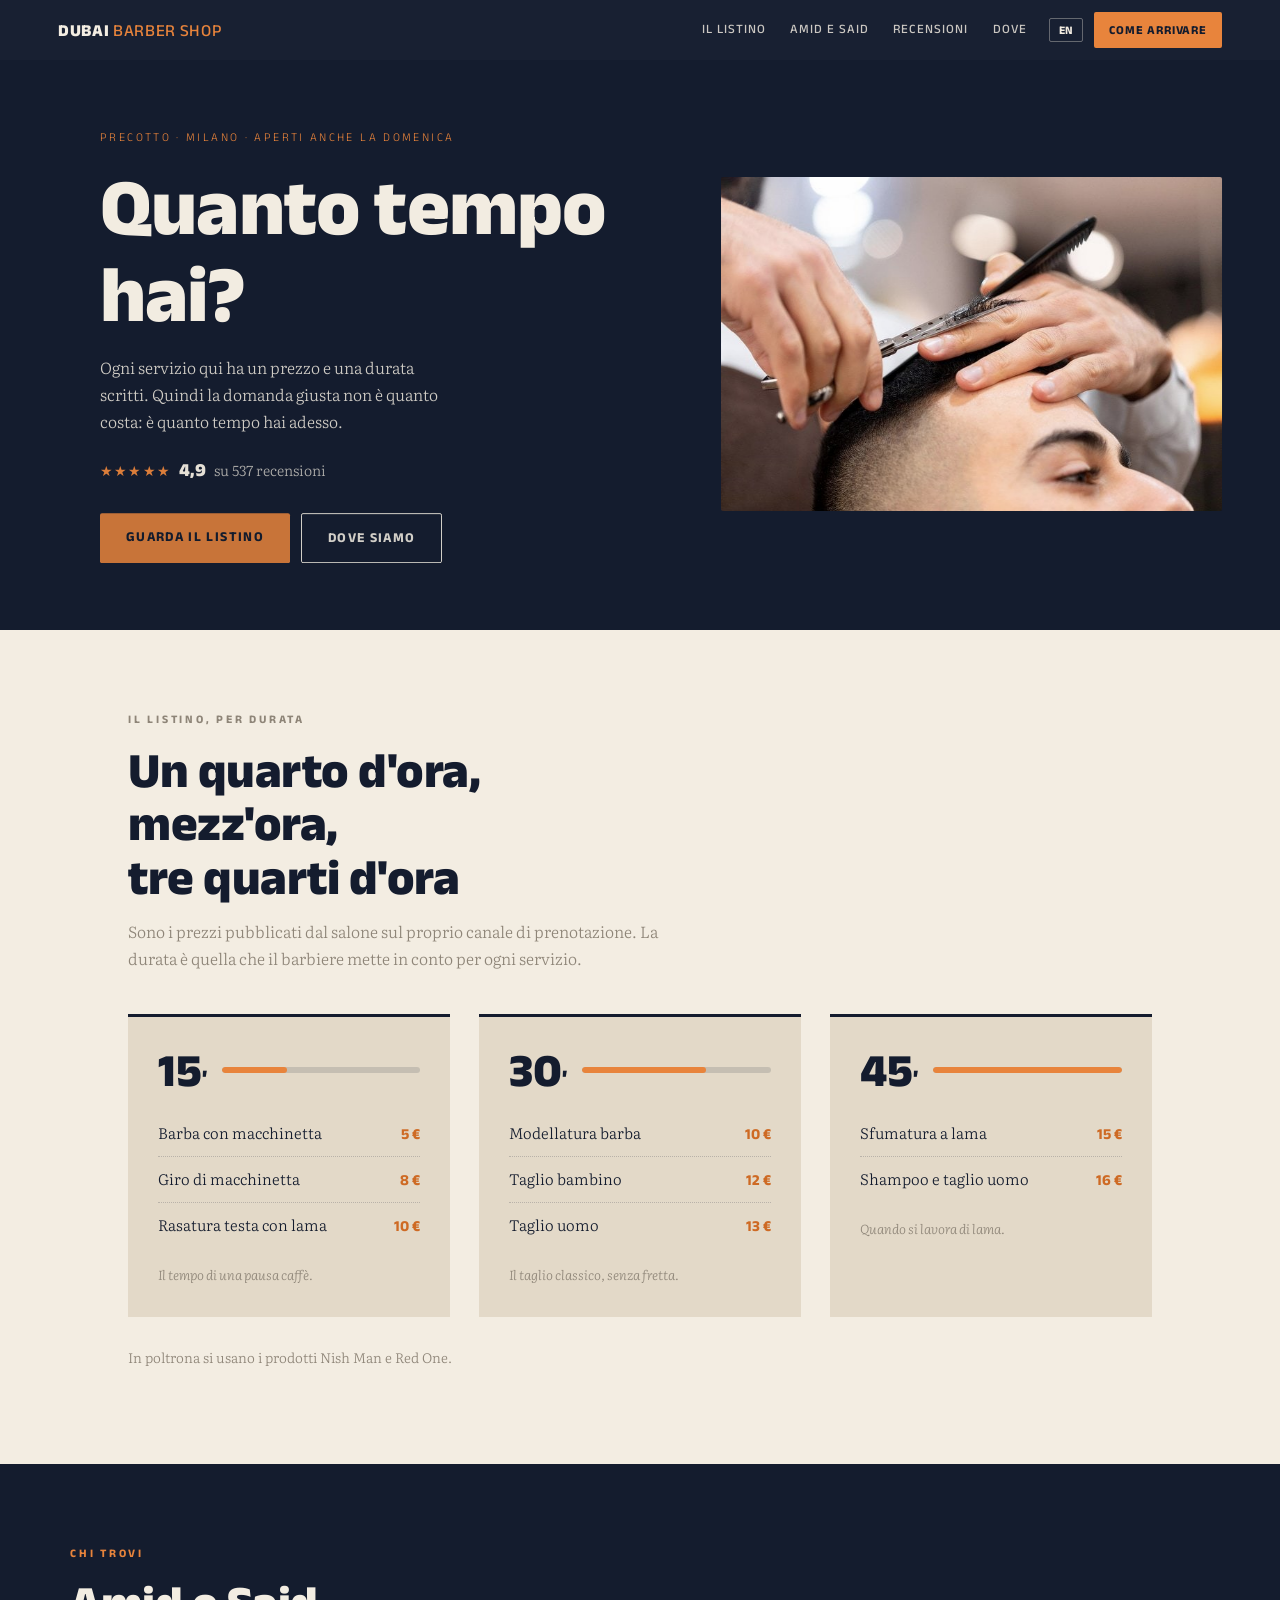
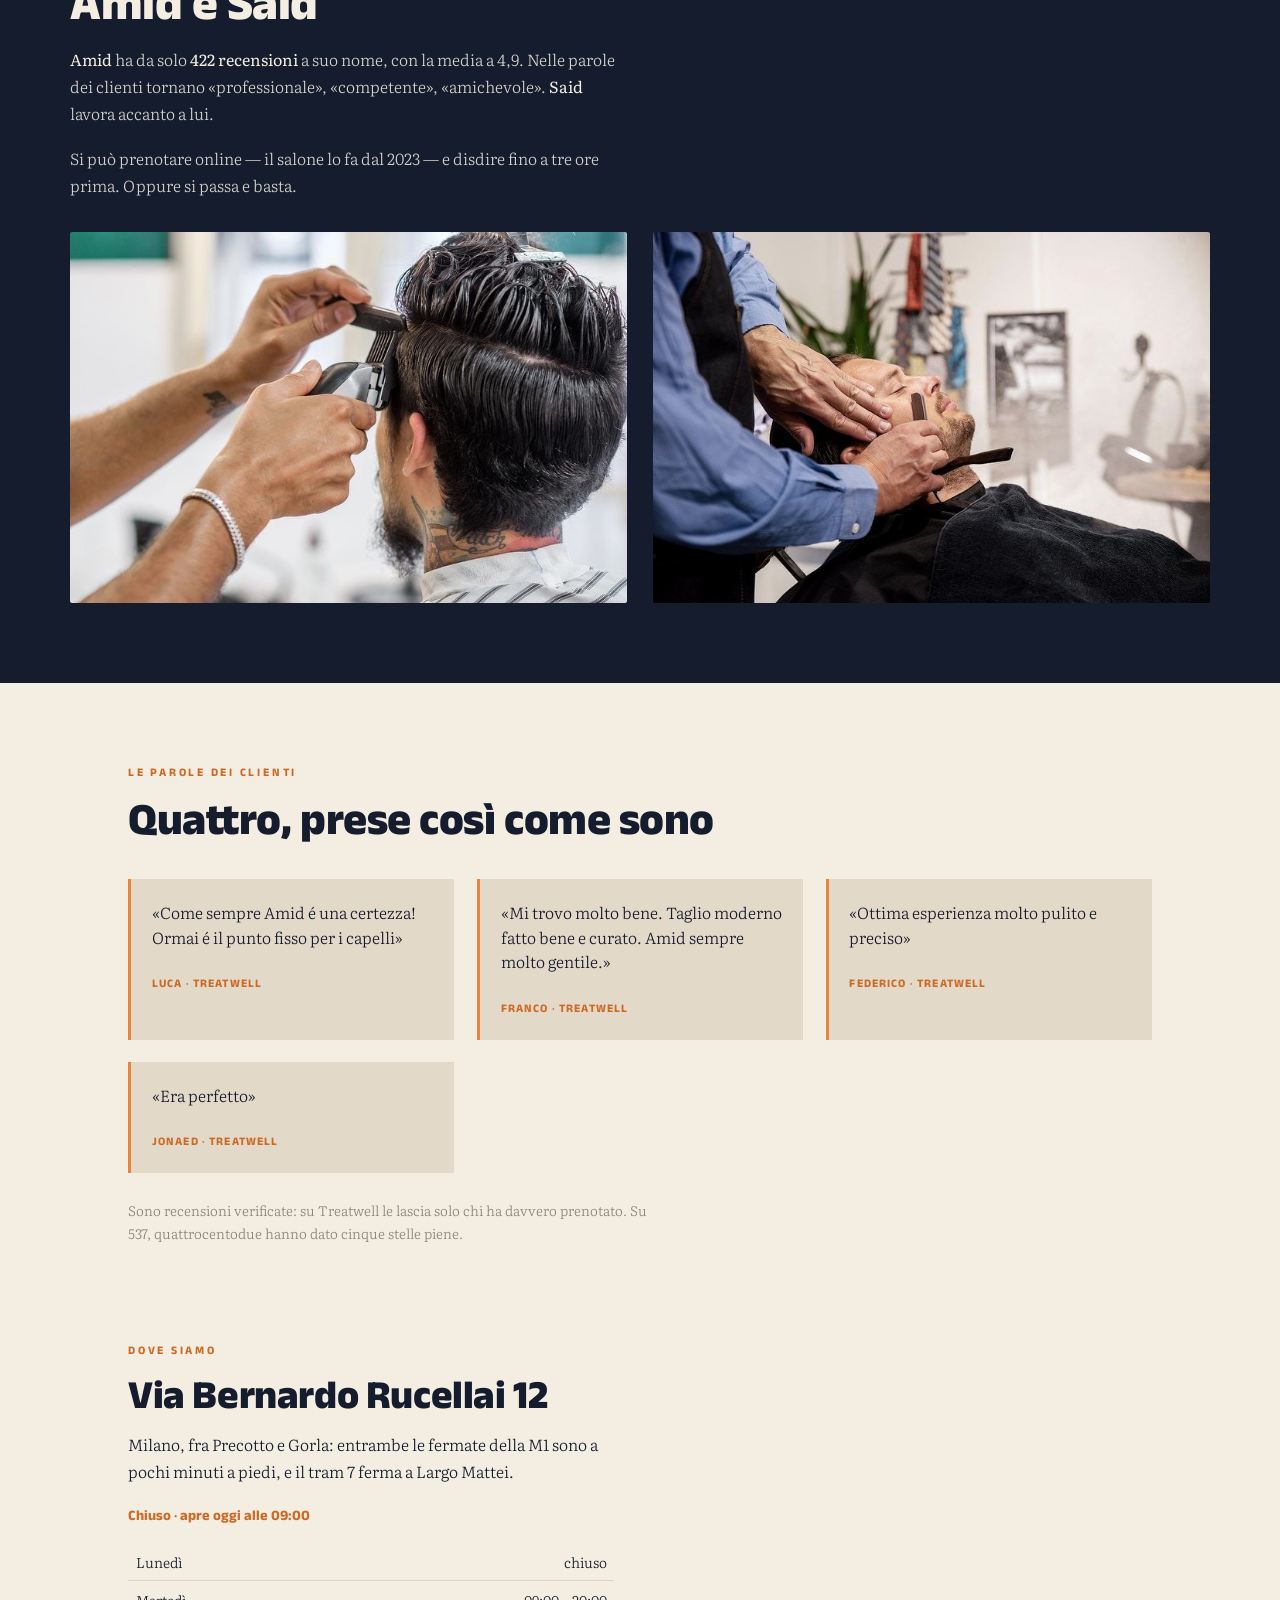
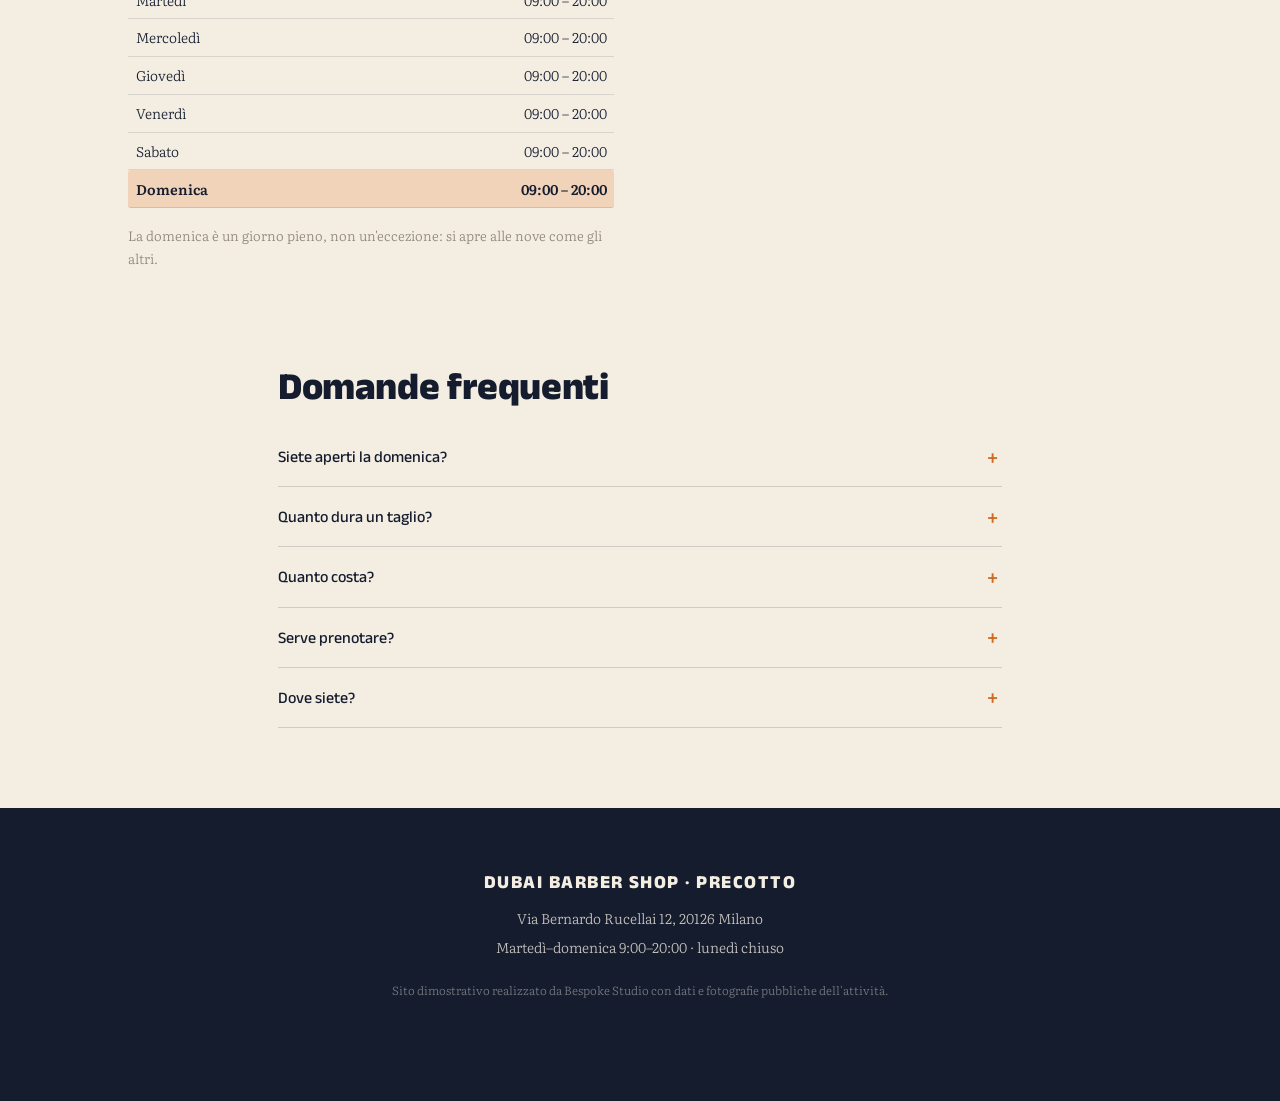
==== index.html @ 355e53dc "Dubai Barber Shop Precotto — sito vetrina (Milano) Concept: «Quanto tempo hai?». Ogni servizio del l" ====
<!DOCTYPE html>
<html lang="it">
<head>
<meta charset="utf-8">
<meta name="viewport" content="width=device-width, initial-scale=1">
<title>Dubai Barber Shop Precotto — Barbiere a Milano, aperto anche la domenica</title>
<meta name="description" content="Barbiere in via Bernardo Rucellai 12, Milano Precotto. Taglio da 13 €, barba da 5 €, sfumatura a lama 15 €. Aperti da martedì a domenica, 9–20. 4,9 su 537 recensioni.">
<link rel="canonical" href="https://rotenzark.github.io/dubai-barber-shop/">
<meta property="og:type" content="website">
<meta property="og:title" content="Dubai Barber Shop — Precotto, Milano">
<meta property="og:description" content="Quanto tempo hai? Il listino per durata: 15, 30 o 45 minuti. Aperti anche la domenica. 4,9 su 537 recensioni.">
<meta property="og:url" content="https://rotenzark.github.io/dubai-barber-shop/">
<meta property="og:image" content="https://rotenzark.github.io/dubai-barber-shop/img/og-image.jpg">
<meta property="og:locale" content="it_IT">
<meta name="twitter:card" content="summary_large_image">
<meta name="twitter:title" content="Dubai Barber Shop — Precotto, Milano">
<meta name="twitter:description" content="Il listino per durata: 15, 30 o 45 minuti. Aperti anche la domenica.">
<meta name="twitter:image" content="https://rotenzark.github.io/dubai-barber-shop/img/og-image.jpg">
<meta name="theme-color" content="#141C2E">
<link rel="icon" href="img/favicon.svg" type="image/svg+xml">
<link rel="icon" href="img/favicon-32.png" sizes="32x32" type="image/png">
<link rel="apple-touch-icon" href="img/apple-touch-icon.png">
<link rel="preconnect" href="https://fonts.googleapis.com">
<link rel="preconnect" href="https://fonts.gstatic.com" crossorigin>
<link href="https://fonts.googleapis.com/css2?family=Anek+Latin:wght@500;700;800&family=Literata:ital,wght@0,300;0,400;1,400&display=swap" rel="stylesheet">
<link rel="stylesheet" href="css/styles.css?v=1">
<script src="https://cdnjs.cloudflare.com/ajax/libs/gsap/3.12.5/gsap.min.js" defer></script>
<script src="https://cdnjs.cloudflare.com/ajax/libs/gsap/3.12.5/ScrollTrigger.min.js" defer></script>
<script src="js/main.js?v=1" defer></script>
<script type="application/ld+json">
{
  "@context": "https://schema.org",
  "@type": "HairSalon",
  "name": "Dubai Barber Shop - Precotto",
  "description": "Barber shop a Milano Precotto: taglio uomo, barba, sfumatura a lama e taglio bambino, con prezzi e durate dichiarati. Aperto anche la domenica.",
  "url": "https://rotenzark.github.io/dubai-barber-shop/",
  "image": "https://rotenzark.github.io/dubai-barber-shop/img/forbice.jpg",
  "priceRange": "€",
  "address": {
    "@type": "PostalAddress",
    "streetAddress": "Via Bernardo Rucellai 12",
    "addressLocality": "Milano",
    "postalCode": "20126",
    "addressRegion": "MI",
    "addressCountry": "IT"
  },
  "geo": { "@type": "GeoCoordinates", "latitude": 45.5113, "longitude": 9.2168 },
  "openingHoursSpecification": [
    { "@type": "OpeningHoursSpecification", "dayOfWeek": ["Tuesday","Wednesday","Thursday","Friday","Saturday","Sunday"], "opens": "09:00", "closes": "20:00" }
  ],
  "aggregateRating": { "@type": "AggregateRating", "ratingValue": "4.9", "reviewCount": "537", "bestRating": "5" },
  "makesOffer": [
    { "@type": "Offer", "price": "5", "priceCurrency": "EUR", "itemOffered": { "@type": "Service", "name": "Barba con macchinetta" } },
    { "@type": "Offer", "price": "8", "priceCurrency": "EUR", "itemOffered": { "@type": "Service", "name": "Giro di macchinetta" } },
    { "@type": "Offer", "price": "10", "priceCurrency": "EUR", "itemOffered": { "@type": "Service", "name": "Modellatura barba" } },
    { "@type": "Offer", "price": "10", "priceCurrency": "EUR", "itemOffered": { "@type": "Service", "name": "Rasatura testa con lama" } },
    { "@type": "Offer", "price": "12", "priceCurrency": "EUR", "itemOffered": { "@type": "Service", "name": "Taglio bambino" } },
    { "@type": "Offer", "price": "13", "priceCurrency": "EUR", "itemOffered": { "@type": "Service", "name": "Taglio uomo" } },
    { "@type": "Offer", "price": "15", "priceCurrency": "EUR", "itemOffered": { "@type": "Service", "name": "Sfumatura a lama" } },
    { "@type": "Offer", "price": "16", "priceCurrency": "EUR", "itemOffered": { "@type": "Service", "name": "Shampoo e taglio uomo" } }
  ]
}
</script>
<script type="application/ld+json">
{
  "@context": "https://schema.org",
  "@type": "FAQPage",
  "mainEntity": [
    { "@type": "Question", "name": "Siete aperti la domenica?",
      "acceptedAnswer": { "@type": "Answer", "text": "Sì. Si apre da martedì a domenica dalle 9:00 alle 20:00. Il giorno di chiusura è il lunedì." } },
    { "@type": "Question", "name": "Quanto dura un taglio?",
      "acceptedAnswer": { "@type": "Answer", "text": "Il taglio uomo è di trenta minuti, con lo shampoo quarantacinque. La barba a macchinetta e il giro di macchinetta stanno in un quarto d'ora." } },
    { "@type": "Question", "name": "Quanto costa?",
      "acceptedAnswer": { "@type": "Answer", "text": "Barba con macchinetta 5 euro, giro di macchinetta 8, modellatura barba e rasatura testa con lama 10, taglio bambino 12, taglio uomo 13, sfumatura a lama 15, shampoo e taglio 16." } },
    { "@type": "Question", "name": "Serve prenotare?",
      "acceptedAnswer": { "@type": "Answer", "text": "Non è obbligatorio, ma si può prenotare online — il salone lo fa dal 2023 — e disdire fino a tre ore prima." } },
    { "@type": "Question", "name": "Dove siete?",
      "acceptedAnswer": { "@type": "Answer", "text": "In via Bernardo Rucellai 12 a Milano, fra Precotto e Gorla: entrambe le fermate della metropolitana M1 sono a pochi minuti a piedi." } }
  ]
}
</script>
</head>
<body>

<div id="intro" aria-hidden="true">
  <div class="intro__wrap">
    <span class="intro__min">15′</span>
    <span class="intro__nome">Dubai Barber Shop</span>
  </div>
</div>

<header id="site-header">
  <a class="brand" href="#top" aria-label="Dubai Barber Shop, torna in cima">
    <span class="brand__nome">Dubai <em>Barber Shop</em></span>
  </a>
  <nav id="mainNav" aria-label="Menu principale">
    <a href="#tempo" data-i18n="nav.tempo">Il listino</a>
    <a href="#chi" data-i18n="nav.chi">Amid e Said</a>
    <a href="#voci" data-i18n="nav.voci">Recensioni</a>
    <a href="#dove" data-i18n="nav.dove">Dove</a>
  </nav>
  <div class="head-actions">
    <button id="langToggle" type="button" class="lang" aria-label="Cambia lingua" data-i18n-aria="a.lang">EN</button>
    <a class="cta-head" href="#dove" data-i18n="cta.dove">Come arrivare</a>
    <button id="burger" type="button" aria-expanded="false" aria-controls="mainNav" aria-label="Apri il menu" data-i18n-aria="a.menu">
      <span></span><span></span><span></span>
    </button>
  </div>
</header>

<main id="top">

  <!-- ░░ HERO ░░ -->
  <section class="hero">
    <div class="hero__testo">
      <p class="hero__kicker" data-i18n="hero.kicker">Precotto · Milano · aperti anche la domenica</p>
      <h1 class="hero__h" data-i18n="hero.h">Quanto tempo hai?</h1>
      <p class="hero__lead" data-i18n="hero.lead">Ogni servizio qui ha un prezzo e una durata scritti. Quindi la domanda giusta non è quanto costa: è quanto tempo hai adesso.</p>
      <p class="hero__voto">
        <span class="hero__stelle" aria-hidden="true">★★★★★</span>
        <strong>4,9</strong> <span data-i18n="hero.rec">su 537 recensioni</span>
      </p>
      <div class="hero__cta">
        <a class="btn btn--arancio" href="#tempo" data-i18n="hero.cta1">Guarda il listino</a>
        <a class="btn btn--linea" href="#dove" data-i18n="hero.cta2">Dove siamo</a>
      </div>
    </div>
    <figure class="hero__foto">
      <img src="img/forbice.jpg" alt="Un taglio rifinito a forbice con il pettine" width="720" height="480" data-i18n-alt="alt.forbice">
    </figure>
  </section>

  <!-- ░░ IL LISTINO PER DURATA — gesto-firma ░░ -->
  <section class="tempo" id="tempo">
    <header class="tempo__head">
      <p class="occhiello reveal" data-i18n="tem.occhiello">Il listino, per durata</p>
      <h2 class="reveal" data-i18n="tem.h">Un quarto d'ora, mezz'ora,<br>tre quarti d'ora</h2>
      <p class="reveal" data-i18n="tem.p">Sono i prezzi pubblicati dal salone sul proprio canale di prenotazione. La durata è quella che il barbiere mette in conto per ogni servizio.</p>
    </header>

    <div class="fasce">
      <article class="fascia reveal">
        <header class="fascia__head">
          <span class="fascia__min">15<small>′</small></span>
          <span class="fascia__barra" style="--w:33%"><i></i></span>
        </header>
        <ul class="fascia__lista">
          <li><span data-i18n="s1">Barba con macchinetta</span><b>5 €</b></li>
          <li><span data-i18n="s2">Giro di macchinetta</span><b>8 €</b></li>
          <li><span data-i18n="s3">Rasatura testa con lama</span><b>10 €</b></li>
        </ul>
        <p class="fascia__nota" data-i18n="f1.nota">Il tempo di una pausa caffè.</p>
      </article>

      <article class="fascia reveal">
        <header class="fascia__head">
          <span class="fascia__min">30<small>′</small></span>
          <span class="fascia__barra" style="--w:66%"><i></i></span>
        </header>
        <ul class="fascia__lista">
          <li><span data-i18n="s4">Modellatura barba</span><b>10 €</b></li>
          <li><span data-i18n="s5">Taglio bambino</span><b>12 €</b></li>
          <li><span data-i18n="s6">Taglio uomo</span><b>13 €</b></li>
        </ul>
        <p class="fascia__nota" data-i18n="f2.nota">Il taglio classico, senza fretta.</p>
      </article>

      <article class="fascia reveal">
        <header class="fascia__head">
          <span class="fascia__min">45<small>′</small></span>
          <span class="fascia__barra" style="--w:100%"><i></i></span>
        </header>
        <ul class="fascia__lista">
          <li><span data-i18n="s7">Sfumatura a lama</span><b>15 €</b></li>
          <li><span data-i18n="s8">Shampoo e taglio uomo</span><b>16 €</b></li>
        </ul>
        <p class="fascia__nota" data-i18n="f3.nota">Quando si lavora di lama.</p>
      </article>
    </div>

    <p class="tempo__marche reveal" data-i18n="tem.marche">In poltrona si usano i prodotti Nish Man e Red One.</p>
  </section>

  <!-- ░░ CHI ░░ -->
  <section class="chi" id="chi">
    <div class="chi__testo">
      <p class="occhiello reveal" data-i18n="chi.occhiello">Chi trovi</p>
      <h2 class="reveal" data-i18n="chi.h">Amid e Said</h2>
      <p class="reveal" data-i18n="chi.p"><strong>Amid</strong> ha da solo <strong>422 recensioni</strong> a suo nome, con la media a 4,9. Nelle parole dei clienti tornano «professionale», «competente», «amichevole». <strong>Said</strong> lavora accanto a lui.</p>
      <p class="reveal" data-i18n="chi.p2">Si può prenotare online — il salone lo fa dal 2023 — e disdire fino a tre ore prima. Oppure si passa e basta.</p>
      <div class="chi__scatti">
        <figure class="reveal">
          <button type="button" data-full="img/macchinetta.jpg" aria-label="Ingrandisci la foto del taglio a macchinetta" data-i18n-aria="a.zoomMacchinetta">
            <img src="img/macchinetta.jpg" alt="Rifinitura della nuca con la macchinetta e il pettine" width="720" height="480" data-i18n-alt="alt.macchinetta">
          </button>
        </figure>
        <figure class="reveal">
          <button type="button" data-full="img/rasoio.jpg" aria-label="Ingrandisci la foto della rasatura con lama" data-i18n-aria="a.zoomRasoio">
            <img src="img/rasoio.jpg" alt="Rasatura della barba con rasoio a mano libera" width="720" height="480" data-i18n-alt="alt.rasoio">
          </button>
        </figure>
      </div>
    </div>
  </section>

  <!-- ░░ RECENSIONI ░░ -->
  <section class="voci" id="voci">
    <header class="voci__head">
      <p class="occhiello reveal" data-i18n="voci.occhiello">Le parole dei clienti</p>
      <h2 class="reveal" data-i18n="voci.h">Quattro, prese così come sono</h2>
    </header>
    <div class="voci__grid">
      <blockquote class="voce reveal"><p>«Come sempre Amid é una certezza! Ormai é il punto fisso per i capelli»</p><cite>Luca · Treatwell</cite></blockquote>
      <blockquote class="voce reveal"><p>«Mi trovo molto bene. Taglio moderno fatto bene e curato. Amid sempre molto gentile.»</p><cite>Franco · Treatwell</cite></blockquote>
      <blockquote class="voce reveal"><p>«Ottima esperienza molto pulito e preciso»</p><cite>Federico · Treatwell</cite></blockquote>
      <blockquote class="voce reveal"><p>«Era perfetto»</p><cite>Jonaed · Treatwell</cite></blockquote>
    </div>
    <p class="voci__nota reveal" data-i18n="voci.nota">Sono recensioni verificate: su Treatwell le lascia solo chi ha davvero prenotato. Su 537, quattrocentodue hanno dato cinque stelle piene.</p>
  </section>

  <!-- ░░ DOVE ░░ -->
  <section class="dove" id="dove">
    <div class="dove__info">
      <p class="occhiello reveal" data-i18n="dove.occhiello">Dove siamo</p>
      <h2 class="reveal" data-i18n="dove.h">Via Bernardo Rucellai 12</h2>
      <p class="reveal" data-i18n="dove.p">Milano, fra Precotto e Gorla: entrambe le fermate della M1 sono a pochi minuti a piedi, e il tram 7 ferma a Largo Mattei.</p>
      <p class="stato reveal"><span id="orarioStato">Aperto ora</span></p>
      <ul class="orari reveal">
        <li data-day="1"><span data-i18n="g.lun">lunedì</span><span data-i18n="g.chiuso">chiuso</span></li>
        <li data-day="2"><span data-i18n="g.mar">martedì</span><span>09:00 – 20:00</span></li>
        <li data-day="3"><span data-i18n="g.mer">mercoledì</span><span>09:00 – 20:00</span></li>
        <li data-day="4"><span data-i18n="g.gio">giovedì</span><span>09:00 – 20:00</span></li>
        <li data-day="5"><span data-i18n="g.ven">venerdì</span><span>09:00 – 20:00</span></li>
        <li data-day="6"><span data-i18n="g.sab">sabato</span><span>09:00 – 20:00</span></li>
        <li data-day="0"><span data-i18n="g.dom">domenica</span><span>09:00 – 20:00</span></li>
      </ul>
      <p class="dove__nota reveal" data-i18n="dove.nota">La domenica è un giorno pieno, non un'eccezione: si apre alle nove come gli altri.</p>
    </div>
    <div class="dove__mappa reveal">
      <iframe title="Mappa di Dubai Barber Shop, via Bernardo Rucellai 12 Milano" src="https://www.google.com/maps?q=Via%20Bernardo%20Rucellai%2012,%2020126%20Milano&output=embed" width="600" height="450" style="border:0" allowfullscreen referrerpolicy="no-referrer-when-downgrade"></iframe>
    </div>
  </section>

  <!-- ░░ FAQ ░░ -->
  <section class="faq" id="faq">
    <h2 class="reveal" data-i18n="faq.h">Domande frequenti</h2>
    <div class="faq__list">
      <details class="reveal"><summary data-i18n="faq.q1">Siete aperti la domenica?</summary><p data-i18n="faq.a1">Sì. Si apre da martedì a domenica dalle 9:00 alle 20:00. Il giorno di chiusura è il lunedì.</p></details>
      <details class="reveal"><summary data-i18n="faq.q2">Quanto dura un taglio?</summary><p data-i18n="faq.a2">Il taglio uomo è di trenta minuti, con lo shampoo quarantacinque. La barba a macchinetta e il giro di macchinetta stanno in un quarto d'ora.</p></details>
      <details class="reveal"><summary data-i18n="faq.q3">Quanto costa?</summary><p data-i18n="faq.a3">Barba con macchinetta 5 €, giro di macchinetta 8, modellatura barba e rasatura testa con lama 10, taglio bambino 12, taglio uomo 13, sfumatura a lama 15, shampoo e taglio 16.</p></details>
      <details class="reveal"><summary data-i18n="faq.q4">Serve prenotare?</summary><p data-i18n="faq.a4">Non è obbligatorio, ma si può prenotare online — il salone lo fa dal 2023 — e disdire fino a tre ore prima.</p></details>
      <details class="reveal"><summary data-i18n="faq.q5">Dove siete?</summary><p data-i18n="faq.a5">In via Bernardo Rucellai 12, fra Precotto e Gorla: entrambe le fermate della M1 sono a pochi minuti a piedi.</p></details>
    </div>
  </section>

</main>

<footer>
  <p class="foot__nome">Dubai Barber Shop · Precotto</p>
  <p class="foot__riga">Via Bernardo Rucellai 12, 20126 Milano</p>
  <p class="foot__riga" data-i18n="foot.orari">Martedì–domenica 9:00–20:00 · lunedì chiuso</p>
  <p class="foot__nota" data-i18n="foot.demo">Sito dimostrativo realizzato da Bespoke Studio con dati e fotografie pubbliche dell'attività.</p>
</footer>

<div id="actionBar">
  <a href="#tempo" data-i18n="bar.listino">Listino</a>
  <a href="#dove" data-i18n="bar.dove">Dove siamo</a>
</div>

<div id="lightbox" hidden>
  <button id="lightboxClose" type="button" aria-label="Chiudi" data-i18n-aria="a.chiudi">×</button>
  <img id="lightboxImg" src="" alt="">
</div>

</body>
</html>
---- css/styles.css ----
/* ═══════════════════════════════════════════════════════════════
   Dubai Barber Shop — Precotto, Milano
   Concept: «Quanto tempo hai?». Ogni servizio del loro listino ha un
   prezzo E una durata: il listino si organizza per fasce di tempo
   (15/30/45 minuti) invece che per categoria. È l'informazione che
   serve a chi passa prima del lavoro o in pausa.
   Palette lontana da Barbieria88 #152 (teal/ottone/Déco): qui blu
   notte, sabbia e arancio caldo.
   ═══════════════════════════════════════════════════════════════ */

/* ── plumbing (reset tecnico canonico) ─────────────────────────── */
[hidden] { display: none !important; }
img { max-width: 100%; height: auto; }

.js .reveal { opacity: 0; }
.js .reveal.in-view { opacity: 1; }
html:not(.js) .reveal { opacity: 1; }

@media (prefers-reduced-motion: reduce) {
  *, *::before, *::after {
    animation-duration: 0.01ms !important;
    animation-iteration-count: 1 !important;
    transition-duration: 0.01ms !important;
    scroll-behavior: auto !important;
  }
  .reveal { opacity: 1 !important; transform: none !important; }
  .hero__testo > *, .hero__foto { opacity: 1 !important; transform: none !important; }
  .fascia__barra i { width: var(--w) !important; }
}

/* ── design system ─────────────────────────────────────────────── */
:root {
  --notte:    #141C2E;
  --notte-2:  #1E293F;
  --arancio:  #E8843C;
  --arancio-d:#CE6A24;
  --sabbia:   #F3EDE2;
  --sabbia-d: #E3D9C8;
  --grigio-t: #8E8578;

  --display: 'Anek Latin', system-ui, sans-serif;
  --testo:   'Literata', Georgia, serif;

  --wrap: 1140px;
  --gut: clamp(20px, 5vw, 58px);
}

* { box-sizing: border-box; }
html { scroll-behavior: smooth; }
body {
  margin: 0;
  background: var(--sabbia);
  color: var(--notte);
  font-family: var(--testo);
  font-weight: 300;
  font-size: clamp(16px, 1.05vw, 17.5px);
  line-height: 1.7;
  -webkit-font-smoothing: antialiased;
}
h1, h2, h3 { font-family: var(--display); font-weight: 800; line-height: 1.08; margin: 0; letter-spacing: -.01em; }
p { margin: 0 0 1.1em; }
a { color: inherit; }
::selection { background: var(--arancio); color: var(--notte); }

.occhiello {
  font-family: var(--display); font-size: .72rem; letter-spacing: .24em;
  text-transform: uppercase; color: var(--arancio-d); font-weight: 700; margin-bottom: .8rem;
}
.btn {
  display: inline-block; padding: .92em 1.9em; border-radius: 2px;
  font-family: var(--display); font-size: .85rem; letter-spacing: .1em;
  text-transform: uppercase; font-weight: 700; text-decoration: none;
  transition: background .25s, color .25s, border-color .25s;
}
.btn--arancio { background: var(--arancio); color: var(--notte); }
.btn--arancio:hover { background: var(--arancio-d); color: var(--sabbia); }
.btn--linea { border: 1.5px solid currentColor; }
.btn--linea:hover { background: var(--sabbia); color: var(--notte); border-color: var(--sabbia); }

/* ── intro ─────────────────────────────────────────────────────── */
#intro {
  position: fixed; inset: 0; z-index: 200; background: var(--notte);
  display: grid; place-items: center; transition: opacity .55s ease;
}
#intro.hide { opacity: 0; pointer-events: none; }
.intro__wrap { text-align: center; }
.intro__min {
  display: block; font-family: var(--display); font-weight: 800;
  font-size: clamp(3.4rem, 16vw, 8rem); color: var(--arancio); line-height: 1;
  opacity: 0; animation: minIn .8s .05s cubic-bezier(.2,.8,.3,1) forwards;
}
@keyframes minIn { from { opacity: 0; transform: translateY(18px); } to { opacity: 1; transform: none; } }
.intro__nome {
  display: block; margin-top: .7rem; font-family: var(--display); font-weight: 500;
  font-size: clamp(.95rem, 3.4vw, 1.4rem); letter-spacing: .22em; text-transform: uppercase;
  color: var(--sabbia); opacity: 0; animation: minIn .7s .45s ease forwards;
}

/* ── header ────────────────────────────────────────────────────── */
#site-header {
  position: sticky; top: 0; z-index: 90;
  display: flex; align-items: center; gap: 1.4rem;
  padding: .78rem var(--gut);
  /* niente backdrop-filter su header/nav */
  background: rgba(20,28,46,.98);
  color: var(--sabbia);
}
.brand { text-decoration: none; margin-right: auto; }
.brand__nome { font-family: var(--display); font-weight: 800; font-size: 1.05rem; letter-spacing: .04em; text-transform: uppercase; }
.brand__nome em { font-style: normal; font-weight: 500; color: var(--arancio); }
#mainNav { display: flex; gap: 1.5rem; }
#mainNav a {
  font-family: var(--display); text-decoration: none; font-size: .8rem; font-weight: 500;
  letter-spacing: .08em; text-transform: uppercase; color: rgba(243,237,226,.82);
  padding: .3rem 0; border-bottom: 2px solid transparent; transition: color .2s, border-color .2s;
}
#mainNav a:hover { color: var(--arancio); border-bottom-color: var(--arancio); }
.head-actions { display: flex; align-items: center; gap: .7rem; }
.lang {
  background: none; border: 1px solid rgba(243,237,226,.35); color: var(--sabbia);
  font-family: var(--display); font-size: .72rem; font-weight: 700;
  padding: .42em .78em; border-radius: 2px; cursor: pointer; transition: border-color .2s, color .2s;
}
.lang:hover { border-color: var(--arancio); color: var(--arancio); }
.cta-head {
  background: var(--arancio); color: var(--notte); text-decoration: none;
  font-family: var(--display); font-weight: 700; font-size: .76rem;
  letter-spacing: .08em; text-transform: uppercase;
  padding: .6em 1.2em; border-radius: 2px; transition: background .25s;
}
.cta-head:hover { background: var(--arancio-d); color: var(--sabbia); }
#burger { display: none; flex-direction: column; gap: 5px; background: none; border: 0; cursor: pointer; padding: 6px; position: relative; z-index: 96; }
#burger span { display: block; width: 24px; height: 2px; background: var(--sabbia); transition: transform .3s, opacity .3s; }
#burger[aria-expanded="true"] span:nth-child(1) { transform: translateY(7px) rotate(45deg); }
#burger[aria-expanded="true"] span:nth-child(2) { opacity: 0; }
#burger[aria-expanded="true"] span:nth-child(3) { transform: translateY(-7px) rotate(-45deg); }

/* ── HERO ──────────────────────────────────────────────────────── */
.hero {
  background: var(--notte); color: var(--sabbia);
  padding: clamp(2.4rem, 6vw, 4.2rem) var(--gut) clamp(2.6rem, 6vw, 4.4rem);
  display: grid; grid-template-columns: 1.1fr .9fr; gap: clamp(1.6rem, 4vw, 3.2rem); align-items: center;
}
.hero > * { max-width: calc(var(--wrap) / 2); }
.hero__testo { justify-self: end; width: 100%; }
.hero__kicker {
  font-family: var(--display); font-size: .74rem; letter-spacing: .2em;
  text-transform: uppercase; color: var(--arancio); margin-bottom: 1rem;
}
.hero__h { font-size: clamp(2.6rem, 8vw, 5rem); margin-bottom: 1.1rem; }
.hero__lead { color: rgba(243,237,226,.86); max-width: 40ch; }
.hero__voto { font-size: .9rem; color: rgba(243,237,226,.75); display: flex; align-items: baseline; gap: .5rem; }
.hero__stelle { color: var(--arancio); letter-spacing: .08em; }
.hero__voto strong { color: var(--sabbia); font-family: var(--display); font-weight: 800; font-size: 1.15rem; }
.hero__cta { display: flex; flex-wrap: wrap; gap: .7rem; margin-top: 1.6rem; }
.hero__foto { margin: 0; justify-self: start; width: 100%; }
.hero__foto img { width: 100%; border-radius: 2px; display: block; filter: saturate(.9); }

/* ── IL LISTINO PER DURATA (gesto-firma) ───────────────────────── */
.tempo { max-width: var(--wrap); margin: 0 auto; padding: clamp(3rem, 7vw, 5rem) var(--gut); }
.tempo__head { margin-bottom: clamp(1.8rem, 4vw, 2.6rem); max-width: 62ch; }
.tempo__head h2 { font-size: clamp(1.9rem, 4.8vw, 3.1rem); margin-bottom: .9rem; }
.tempo__head p { color: var(--grigio-t); }
.fasce { display: grid; grid-template-columns: repeat(3, 1fr); gap: clamp(1rem, 2.4vw, 1.8rem); }
.fascia { background: var(--sabbia-d); padding: clamp(1.3rem, 2.6vw, 1.9rem); border-top: 3px solid var(--notte); }
.fascia__head { display: flex; align-items: center; gap: .9rem; margin-bottom: 1.1rem; }
.fascia__min {
  font-family: var(--display); font-weight: 800; font-size: clamp(2rem, 4.4vw, 2.9rem);
  line-height: 1; color: var(--notte);
}
.fascia__min small { font-size: .5em; }
.fascia__barra { flex: 1; height: 6px; background: rgba(20,28,46,.14); border-radius: 999px; overflow: hidden; }
.fascia__barra i { display: block; height: 100%; width: 0; background: var(--arancio); border-radius: 999px; transition: width 1s cubic-bezier(.2,.8,.3,1); }
.fascia__barra.is-on i { width: var(--w); }
html:not(.js) .fascia__barra i { width: var(--w); }
.fascia__lista { list-style: none; padding: 0; margin: 0 0 1rem; }
.fascia__lista li {
  display: flex; justify-content: space-between; gap: 1rem; align-items: baseline;
  padding: .6em 0; border-bottom: 1px dotted rgba(20,28,46,.2); font-size: .95rem;
}
.fascia__lista li:last-child { border-bottom: 0; }
.fascia__lista b { font-family: var(--display); font-weight: 700; color: var(--arancio-d); white-space: nowrap; }
.fascia__nota { font-size: .82rem; color: var(--grigio-t); font-style: italic; margin: 0; }
.tempo__marche { margin-top: 1.8rem; font-size: .86rem; color: var(--grigio-t); }

/* ── CHI ───────────────────────────────────────────────────────── */
.chi { background: var(--notte); color: var(--sabbia); padding: clamp(3rem, 7vw, 5rem) var(--gut); }
.chi__testo { max-width: var(--wrap); margin: 0 auto; }
.chi__testo .occhiello { color: var(--arancio); }
.chi__testo h2 { font-size: clamp(1.9rem, 4.6vw, 3rem); margin-bottom: 1.1rem; }
.chi__testo p { color: rgba(243,237,226,.86); max-width: 62ch; }
.chi__testo strong { color: var(--sabbia); font-weight: 400; }
.chi__scatti { display: grid; grid-template-columns: 1fr 1fr; gap: clamp(1rem, 2.4vw, 1.6rem); margin-top: 2rem; }
.chi__scatti figure { margin: 0; }
.chi__scatti button { display: block; width: 100%; padding: 0; border: 0; background: none; cursor: zoom-in; line-height: 0; }
.chi__scatti img { width: 100%; border-radius: 2px; filter: saturate(.9); }

/* ── RECENSIONI ────────────────────────────────────────────────── */
.voci { max-width: var(--wrap); margin: 0 auto; padding: clamp(3rem, 7vw, 5rem) var(--gut); }
.voci__head { margin-bottom: clamp(1.4rem, 3vw, 2.2rem); }
.voci__head h2 { font-size: clamp(1.8rem, 4.2vw, 2.8rem); }
.voci__grid { display: grid; grid-template-columns: repeat(auto-fit, minmax(248px, 1fr)); gap: clamp(1rem, 2.2vw, 1.4rem); }
.voce { margin: 0; background: var(--sabbia-d); border-left: 3px solid var(--arancio); padding: 1.3rem; }
.voce p { font-size: 1rem; line-height: 1.55; }
.voce cite {
  font-style: normal; font-family: var(--display); font-size: .72rem;
  letter-spacing: .1em; text-transform: uppercase; color: var(--arancio-d); font-weight: 700;
}
.voci__nota { margin-top: 1.6rem; font-size: .86rem; color: var(--grigio-t); max-width: 66ch; }

/* ── DOVE ──────────────────────────────────────────────────────── */
.dove {
  max-width: var(--wrap); margin: 0 auto;
  padding: 0 var(--gut) clamp(3rem, 7vw, 5rem);
  display: grid; grid-template-columns: 1fr 1fr; gap: clamp(1.6rem, 4vw, 3.2rem); align-items: start;
}
.dove__info h2 { font-size: clamp(1.7rem, 4vw, 2.5rem); margin-bottom: .9rem; }
.stato { font-family: var(--display); font-size: .9rem; font-weight: 700; color: var(--arancio-d); }
.orari { list-style: none; padding: 0; margin: 1rem 0; }
.orari li { display: flex; justify-content: space-between; gap: 1rem; padding: .46em .55em; font-size: .88rem; border-bottom: 1px solid rgba(20,28,46,.12); }
.orari li span:first-child { text-transform: capitalize; }
.orari li.is-today { background: rgba(232,132,60,.24); border-radius: 3px; font-weight: 600; }
.dove__nota { font-size: .84rem; color: var(--grigio-t); }
.dove__mappa iframe { width: 100%; height: clamp(320px, 46vh, 450px); display: block; border-radius: 2px; border: 1px solid rgba(20,28,46,.16); }

/* ── FAQ ───────────────────────────────────────────────────────── */
.faq { max-width: 840px; margin: 0 auto; padding: 0 var(--gut) clamp(3rem, 7vw, 5rem); }
.faq h2 { font-size: clamp(1.7rem, 4vw, 2.4rem); margin-bottom: 1.3rem; }
.faq details { border-bottom: 1px solid rgba(20,28,46,.16); }
.faq summary { cursor: pointer; padding: 1em 2em 1em 0; font-family: var(--display); font-weight: 500; list-style: none; position: relative; }
.faq summary::-webkit-details-marker { display: none; }
.faq summary::after {
  content: '+'; position: absolute; right: .2em; top: 50%; transform: translateY(-50%);
  font-family: var(--display); font-size: 1.4rem; color: var(--arancio-d); transition: transform .25s;
}
.faq details[open] summary::after { transform: translateY(-50%) rotate(45deg); }
.faq details p { padding: 0 1.5rem 1.2em 0; color: var(--grigio-t); font-size: .93rem; margin: 0; }

/* ── footer ────────────────────────────────────────────────────── */
footer { background: var(--notte); color: rgba(243,237,226,.82); text-align: center; padding: clamp(2.4rem, 6vw, 3.6rem) var(--gut) 5.5rem; }
.foot__nome { font-family: var(--display); font-weight: 800; font-size: 1.15rem; letter-spacing: .08em; text-transform: uppercase; color: var(--sabbia); margin-bottom: .6rem; }
.foot__riga { font-size: .88rem; margin: 0 0 .3rem; }
.foot__nota { font-size: .74rem; color: rgba(243,237,226,.45); margin-top: 1.3rem; }

/* ── action bar ────────────────────────────────────────────────── */
#actionBar {
  position: fixed; left: 0; right: 0; bottom: 0; z-index: 80; display: none;
  background: rgba(20,28,46,.98); transform: translateY(102%); transition: transform .3s;
}
#actionBar.is-visible { transform: translateY(0); }
#actionBar a {
  flex: 1; text-align: center; padding: .95rem .4rem; text-decoration: none; color: var(--sabbia);
  font-family: var(--display); font-size: .76rem; font-weight: 700; letter-spacing: .08em; text-transform: uppercase;
}
#actionBar a + a { border-left: 1px solid rgba(243,237,226,.2); }

/* ── lightbox ──────────────────────────────────────────────────── */
#lightbox {
  position: fixed; inset: 0; z-index: 300; background: rgba(20,28,46,.95);
  display: flex; align-items: center; justify-content: center; padding: 4vw;
}
#lightbox img { max-width: 100%; max-height: 88vh; border-radius: 2px; }
#lightboxClose { position: absolute; top: 1.1rem; right: 1.5rem; background: none; border: 0; color: var(--sabbia); font-size: 2.4rem; line-height: 1; cursor: pointer; }

/* ── responsive ────────────────────────────────────────────────── */
@media (max-width: 960px) {
  #burger { display: flex; }
  #mainNav {
    position: fixed; inset: 0 0 0 auto; width: min(76vw, 310px);
    background: rgba(20,28,46,.995);
    flex-direction: column; justify-content: center; gap: 1.5rem; padding: 2rem;
    transform: translateX(100%); transition: transform .32s ease;
  }
  #mainNav.nav-open { transform: translateX(0); }
  #mainNav a { font-size: 1rem; }
  .cta-head { display: none; }
  .hero { grid-template-columns: 1fr; }
  .hero > * { max-width: none; }
  .hero__foto { order: -1; max-width: 520px; margin-inline: auto; }
  .fasce { grid-template-columns: 1fr; }
  .dove { grid-template-columns: 1fr; }
  #actionBar { display: flex; }
}

@media (max-width: 640px) {
  body { font-size: 16px; }
  .hero__cta { flex-direction: column; }
  .hero__cta .btn { width: 100%; text-align: center; }
  .chi__scatti { grid-template-columns: 1fr; }
}
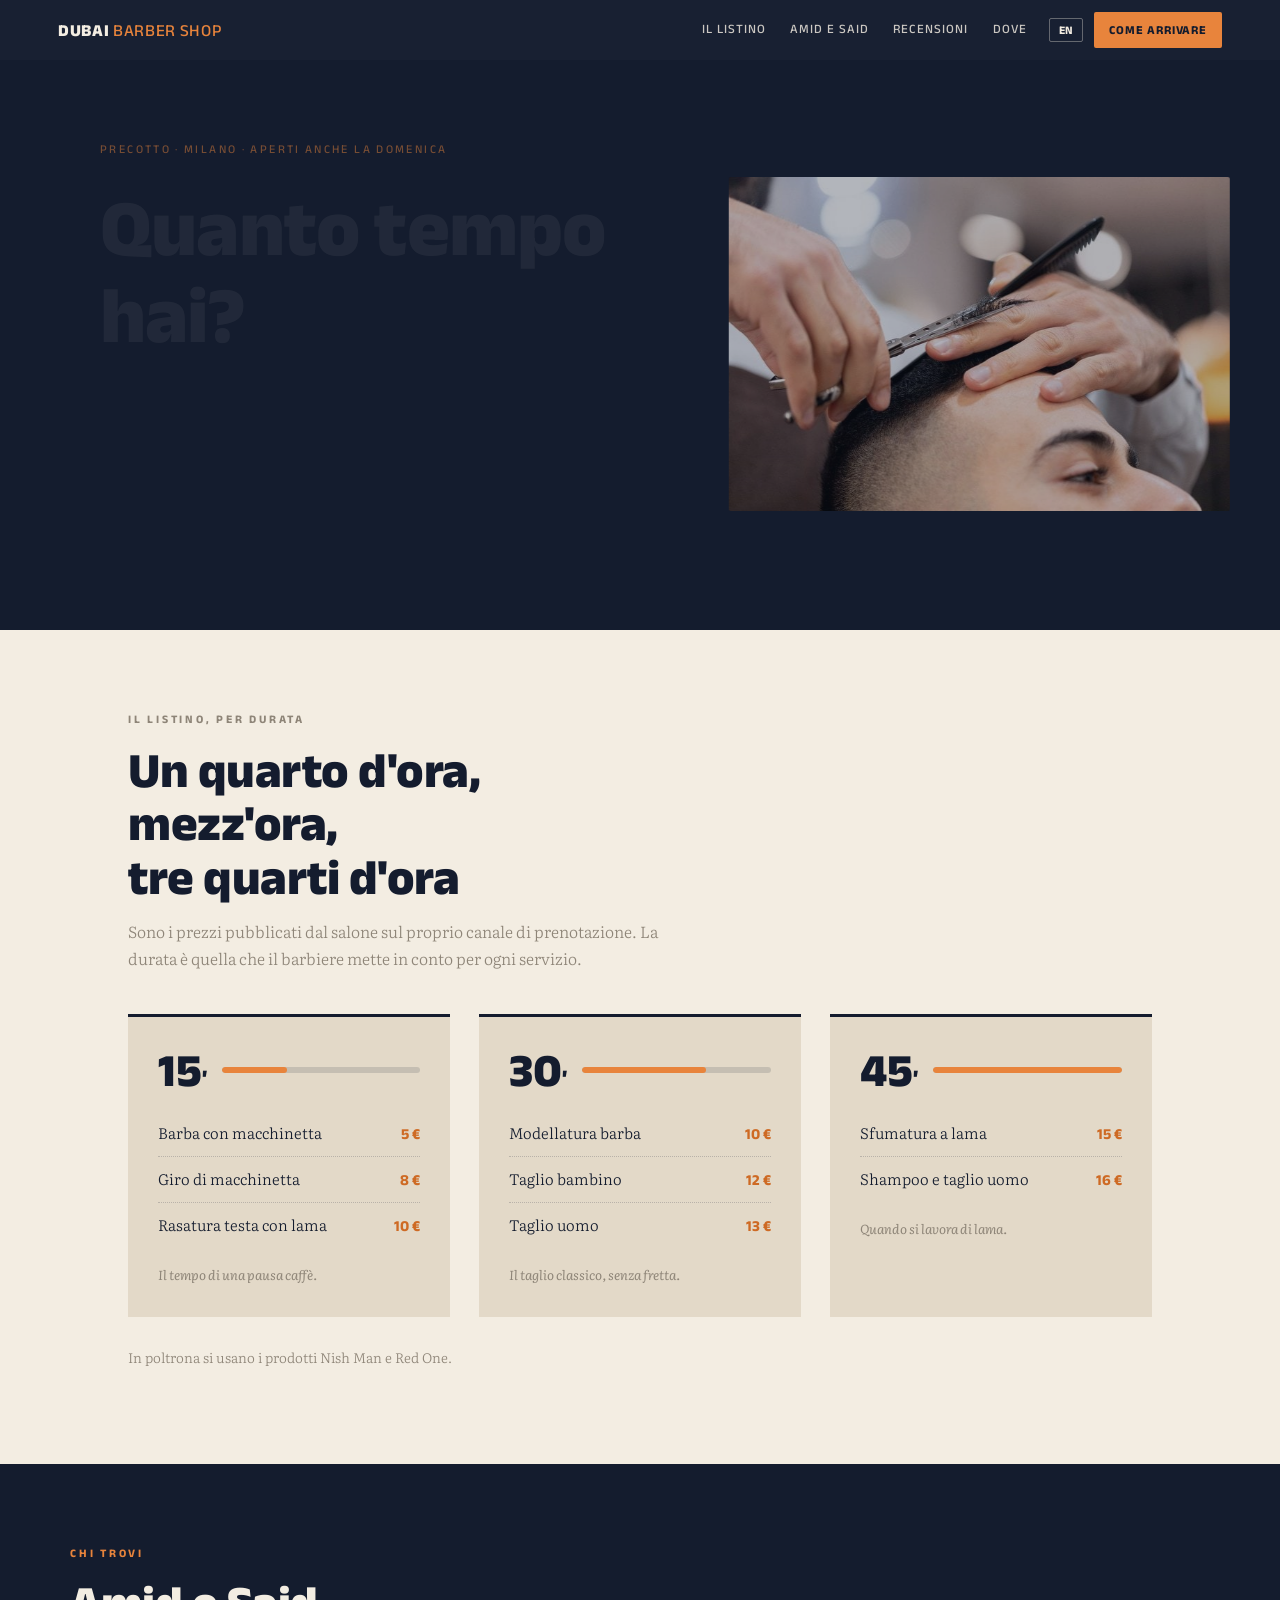
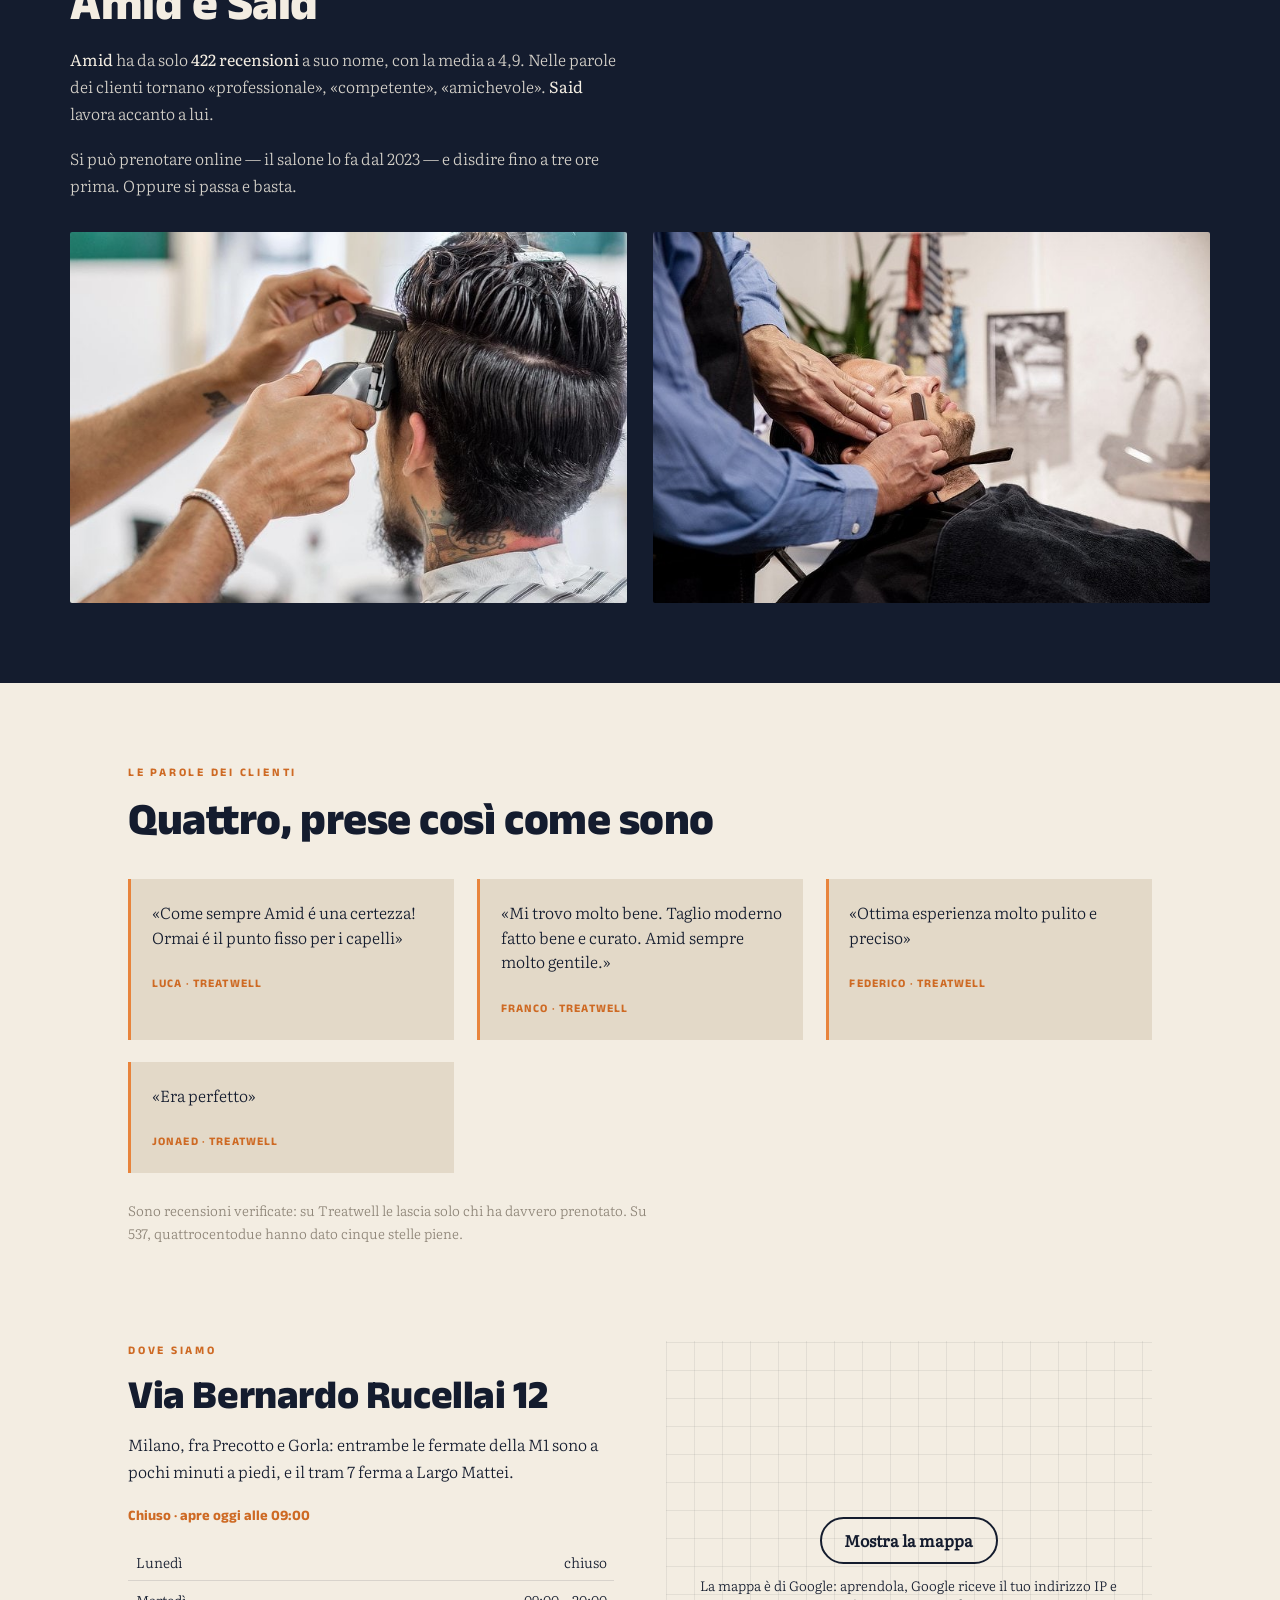
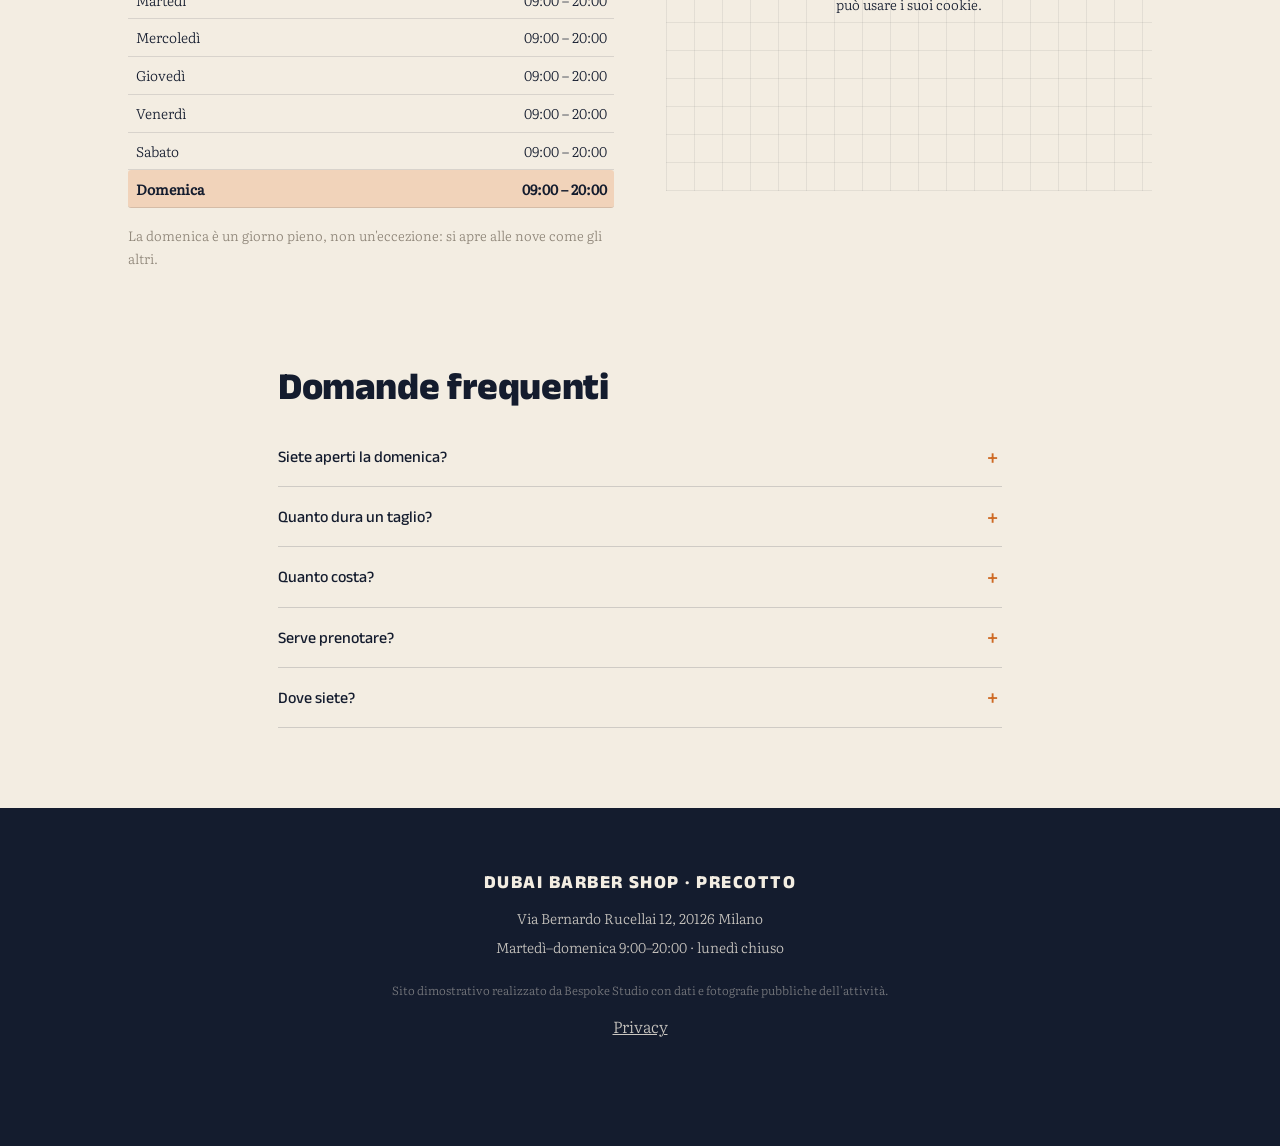
==== commit 88e14169: "Privacy e pulizia: caratteri sul sito, mappa al clic, informativa, noindex - caratteri copiati nel s" ====
--- a/index.html
+++ b/index.html
@@ -3,6 +3,7 @@
 <head>
 <meta charset="utf-8">
 <meta name="viewport" content="width=device-width, initial-scale=1">
+<meta name="robots" content="noindex">
 <title>Dubai Barber Shop Precotto — Barbiere a Milano, aperto anche la domenica</title>
 <meta name="description" content="Barbiere in via Bernardo Rucellai 12, Milano Precotto. Taglio da 13 €, barba da 5 €, sfumatura a lama 15 €. Aperti da martedì a domenica, 9–20. 4,9 su 537 recensioni.">
 <link rel="canonical" href="https://rotenzark.github.io/dubai-barber-shop/">
@@ -20,9 +21,7 @@
 <link rel="icon" href="img/favicon.svg" type="image/svg+xml">
 <link rel="icon" href="img/favicon-32.png" sizes="32x32" type="image/png">
 <link rel="apple-touch-icon" href="img/apple-touch-icon.png">
-<link rel="preconnect" href="https://fonts.googleapis.com">
-<link rel="preconnect" href="https://fonts.gstatic.com" crossorigin>
-<link href="https://fonts.googleapis.com/css2?family=Anek+Latin:wght@500;700;800&family=Literata:ital,wght@0,300;0,400;1,400&display=swap" rel="stylesheet">
+<link rel="stylesheet" href="fonts/fonts.css?v=1">
 <link rel="stylesheet" href="css/styles.css?v=1">
 <script src="https://cdnjs.cloudflare.com/ajax/libs/gsap/3.12.5/gsap.min.js" defer></script>
 <script src="https://cdnjs.cloudflare.com/ajax/libs/gsap/3.12.5/ScrollTrigger.min.js" defer></script>
@@ -44,20 +43,99 @@
     "addressRegion": "MI",
     "addressCountry": "IT"
   },
-  "geo": { "@type": "GeoCoordinates", "latitude": 45.5113, "longitude": 9.2168 },
+  "geo": {
+    "@type": "GeoCoordinates",
+    "latitude": 45.5113,
+    "longitude": 9.2168
+  },
   "openingHoursSpecification": [
-    { "@type": "OpeningHoursSpecification", "dayOfWeek": ["Tuesday","Wednesday","Thursday","Friday","Saturday","Sunday"], "opens": "09:00", "closes": "20:00" }
+    {
+      "@type": "OpeningHoursSpecification",
+      "dayOfWeek": [
+        "Tuesday",
+        "Wednesday",
+        "Thursday",
+        "Friday",
+        "Saturday",
+        "Sunday"
+      ],
+      "opens": "09:00",
+      "closes": "20:00"
+    }
   ],
-  "aggregateRating": { "@type": "AggregateRating", "ratingValue": "4.9", "reviewCount": "537", "bestRating": "5" },
   "makesOffer": [
-    { "@type": "Offer", "price": "5", "priceCurrency": "EUR", "itemOffered": { "@type": "Service", "name": "Barba con macchinetta" } },
-    { "@type": "Offer", "price": "8", "priceCurrency": "EUR", "itemOffered": { "@type": "Service", "name": "Giro di macchinetta" } },
-    { "@type": "Offer", "price": "10", "priceCurrency": "EUR", "itemOffered": { "@type": "Service", "name": "Modellatura barba" } },
-    { "@type": "Offer", "price": "10", "priceCurrency": "EUR", "itemOffered": { "@type": "Service", "name": "Rasatura testa con lama" } },
-    { "@type": "Offer", "price": "12", "priceCurrency": "EUR", "itemOffered": { "@type": "Service", "name": "Taglio bambino" } },
-    { "@type": "Offer", "price": "13", "priceCurrency": "EUR", "itemOffered": { "@type": "Service", "name": "Taglio uomo" } },
-    { "@type": "Offer", "price": "15", "priceCurrency": "EUR", "itemOffered": { "@type": "Service", "name": "Sfumatura a lama" } },
-    { "@type": "Offer", "price": "16", "priceCurrency": "EUR", "itemOffered": { "@type": "Service", "name": "Shampoo e taglio uomo" } }
+    {
+      "@type": "Offer",
+      "price": "5",
+      "priceCurrency": "EUR",
+      "itemOffered": {
+        "@type": "Service",
+        "name": "Barba con macchinetta"
+      }
+    },
+    {
+      "@type": "Offer",
+      "price": "8",
+      "priceCurrency": "EUR",
+      "itemOffered": {
+        "@type": "Service",
+        "name": "Giro di macchinetta"
+      }
+    },
+    {
+      "@type": "Offer",
+      "price": "10",
+      "priceCurrency": "EUR",
+      "itemOffered": {
+        "@type": "Service",
+        "name": "Modellatura barba"
+      }
+    },
+    {
+      "@type": "Offer",
+      "price": "10",
+      "priceCurrency": "EUR",
+      "itemOffered": {
+        "@type": "Service",
+        "name": "Rasatura testa con lama"
+      }
+    },
+    {
+      "@type": "Offer",
+      "price": "12",
+      "priceCurrency": "EUR",
+      "itemOffered": {
+        "@type": "Service",
+        "name": "Taglio bambino"
+      }
+    },
+    {
+      "@type": "Offer",
+      "price": "13",
+      "priceCurrency": "EUR",
+      "itemOffered": {
+        "@type": "Service",
+        "name": "Taglio uomo"
+      }
+    },
+    {
+      "@type": "Offer",
+      "price": "15",
+      "priceCurrency": "EUR",
+      "itemOffered": {
+        "@type": "Service",
+        "name": "Sfumatura a lama"
+      }
+    },
+    {
+      "@type": "Offer",
+      "price": "16",
+      "priceCurrency": "EUR",
+      "itemOffered": {
+        "@type": "Service",
+        "name": "Shampoo e taglio uomo"
+      }
+    }
   ]
 }
 </script>
@@ -237,7 +315,7 @@
       <p class="dove__nota reveal" data-i18n="dove.nota">La domenica è un giorno pieno, non un'eccezione: si apre alle nove come gli altri.</p>
     </div>
     <div class="dove__mappa reveal">
-      <iframe title="Mappa di Dubai Barber Shop, via Bernardo Rucellai 12 Milano" src="https://www.google.com/maps?q=Via%20Bernardo%20Rucellai%2012,%2020126%20Milano&output=embed" width="600" height="450" style="border:0" allowfullscreen referrerpolicy="no-referrer-when-downgrade"></iframe>
+      <div class="mappa-clic" data-mappa-clic style="--mappa-h: 450px"><template><iframe title="Mappa di Dubai Barber Shop, via Bernardo Rucellai 12 Milano" src="https://www.google.com/maps?q=Via%20Bernardo%20Rucellai%2012,%2020126%20Milano&output=embed" width="600" height="450" style="border:0" allowfullscreen referrerpolicy="no-referrer-when-downgrade"></iframe></template><div class="mappa-clic__velo"><a class="mappa-clic__btn" href="https://www.google.com/maps/search/?api=1&amp;query=Via%20Bernardo%20Rucellai%2012%2C%2020126%20Milano" target="_blank" rel="noopener">Mostra la mappa</a><p class="mappa-clic__nota">La mappa è di Google: aprendola, Google riceve il tuo indirizzo IP e può usare i suoi cookie.</p></div></div>
     </div>
   </section>
 
@@ -260,6 +338,7 @@
   <p class="foot__riga">Via Bernardo Rucellai 12, 20126 Milano</p>
   <p class="foot__riga" data-i18n="foot.orari">Martedì–domenica 9:00–20:00 · lunedì chiuso</p>
   <p class="foot__nota" data-i18n="foot.demo">Sito dimostrativo realizzato da Bespoke Studio con dati e fotografie pubbliche dell'attività.</p>
+  <p class="privacy-link"><a href="privacy.html">Privacy</a></p>
 </footer>
 
 <div id="actionBar">
@@ -272,5 +351,6 @@
   <img id="lightboxImg" src="" alt="">
 </div>
 
+<script src="js/mappa-clic.js?v=1" defer></script>
 </body>
 </html>
--- a/fonts/fonts.css
+++ b/fonts/fonts.css
@@ -0,0 +1,280 @@
+/* Caratteri ospitati sul sito: nessuna richiesta a Google Fonts o Fontshare (giro privacy 1/10/2026). Licenze in LICENSE.txt. */
+/* vietnamese */
+@font-face {
+  font-family: 'Anek Latin';
+  font-style: normal;
+  font-weight: 500;
+  font-stretch: 100%;
+  font-display: swap;
+  src: url(aneklatin-v11-co3WmWZulTRoU4a8dqrWiajBS5ByUkvdrluH-z-FzhO7_w.woff2) format('woff2');
+  unicode-range: U+0102-0103, U+0110-0111, U+0128-0129, U+0168-0169, U+01A0-01A1, U+01AF-01B0, U+0300-0301, U+0303-0304, U+0308-0309, U+0323, U+0329, U+1EA0-1EF9, U+20AB;
+}
+/* latin-ext */
+@font-face {
+  font-family: 'Anek Latin';
+  font-style: normal;
+  font-weight: 500;
+  font-stretch: 100%;
+  font-display: swap;
+  src: url(aneklatin-v11-co3WmWZulTRoU4a8dqrWiajBS5ByUkvdrluH-z-EzhO7_w.woff2) format('woff2');
+  unicode-range: U+0100-02BA, U+02BD-02C5, U+02C7-02CC, U+02CE-02D7, U+02DD-02FF, U+0304, U+0308, U+0329, U+1D00-1DBF, U+1E00-1E9F, U+1EF2-1EFF, U+2020, U+20A0-20AB, U+20AD-20C0, U+2113, U+2C60-2C7F, U+A720-A7FF;
+}
+/* latin */
+@font-face {
+  font-family: 'Anek Latin';
+  font-style: normal;
+  font-weight: 500;
+  font-stretch: 100%;
+  font-display: swap;
+  src: url(aneklatin-v11-co3WmWZulTRoU4a8dqrWiajBS5ByUkvdrluH-z-KzhM.woff2) format('woff2');
+  unicode-range: U+0000-00FF, U+0131, U+0152-0153, U+02BB-02BC, U+02C6, U+02DA, U+02DC, U+0304, U+0308, U+0329, U+2000-206F, U+20AC, U+2122, U+2191, U+2193, U+2212, U+2215, U+FEFF, U+FFFD;
+}
+/* vietnamese */
+@font-face {
+  font-family: 'Anek Latin';
+  font-style: normal;
+  font-weight: 700;
+  font-stretch: 100%;
+  font-display: swap;
+  src: url(aneklatin-v11-co3WmWZulTRoU4a8dqrWiajBS5ByUkvdrluH-z-FzhO7_w.woff2) format('woff2');
+  unicode-range: U+0102-0103, U+0110-0111, U+0128-0129, U+0168-0169, U+01A0-01A1, U+01AF-01B0, U+0300-0301, U+0303-0304, U+0308-0309, U+0323, U+0329, U+1EA0-1EF9, U+20AB;
+}
+/* latin-ext */
+@font-face {
+  font-family: 'Anek Latin';
+  font-style: normal;
+  font-weight: 700;
+  font-stretch: 100%;
+  font-display: swap;
+  src: url(aneklatin-v11-co3WmWZulTRoU4a8dqrWiajBS5ByUkvdrluH-z-EzhO7_w.woff2) format('woff2');
+  unicode-range: U+0100-02BA, U+02BD-02C5, U+02C7-02CC, U+02CE-02D7, U+02DD-02FF, U+0304, U+0308, U+0329, U+1D00-1DBF, U+1E00-1E9F, U+1EF2-1EFF, U+2020, U+20A0-20AB, U+20AD-20C0, U+2113, U+2C60-2C7F, U+A720-A7FF;
+}
+/* latin */
+@font-face {
+  font-family: 'Anek Latin';
+  font-style: normal;
+  font-weight: 700;
+  font-stretch: 100%;
+  font-display: swap;
+  src: url(aneklatin-v11-co3WmWZulTRoU4a8dqrWiajBS5ByUkvdrluH-z-KzhM.woff2) format('woff2');
+  unicode-range: U+0000-00FF, U+0131, U+0152-0153, U+02BB-02BC, U+02C6, U+02DA, U+02DC, U+0304, U+0308, U+0329, U+2000-206F, U+20AC, U+2122, U+2191, U+2193, U+2212, U+2215, U+FEFF, U+FFFD;
+}
+/* vietnamese */
+@font-face {
+  font-family: 'Anek Latin';
+  font-style: normal;
+  font-weight: 800;
+  font-stretch: 100%;
+  font-display: swap;
+  src: url(aneklatin-v11-co3WmWZulTRoU4a8dqrWiajBS5ByUkvdrluH-z-FzhO7_w.woff2) format('woff2');
+  unicode-range: U+0102-0103, U+0110-0111, U+0128-0129, U+0168-0169, U+01A0-01A1, U+01AF-01B0, U+0300-0301, U+0303-0304, U+0308-0309, U+0323, U+0329, U+1EA0-1EF9, U+20AB;
+}
+/* latin-ext */
+@font-face {
+  font-family: 'Anek Latin';
+  font-style: normal;
+  font-weight: 800;
+  font-stretch: 100%;
+  font-display: swap;
+  src: url(aneklatin-v11-co3WmWZulTRoU4a8dqrWiajBS5ByUkvdrluH-z-EzhO7_w.woff2) format('woff2');
+  unicode-range: U+0100-02BA, U+02BD-02C5, U+02C7-02CC, U+02CE-02D7, U+02DD-02FF, U+0304, U+0308, U+0329, U+1D00-1DBF, U+1E00-1E9F, U+1EF2-1EFF, U+2020, U+20A0-20AB, U+20AD-20C0, U+2113, U+2C60-2C7F, U+A720-A7FF;
+}
+/* latin */
+@font-face {
+  font-family: 'Anek Latin';
+  font-style: normal;
+  font-weight: 800;
+  font-stretch: 100%;
+  font-display: swap;
+  src: url(aneklatin-v11-co3WmWZulTRoU4a8dqrWiajBS5ByUkvdrluH-z-KzhM.woff2) format('woff2');
+  unicode-range: U+0000-00FF, U+0131, U+0152-0153, U+02BB-02BC, U+02C6, U+02DA, U+02DC, U+0304, U+0308, U+0329, U+2000-206F, U+20AC, U+2122, U+2191, U+2193, U+2212, U+2215, U+FEFF, U+FFFD;
+}
+/* cyrillic-ext */
+@font-face {
+  font-family: 'Literata';
+  font-style: italic;
+  font-weight: 400;
+  font-display: swap;
+  src: url(literata-v40-or3NQ6P12-iJxAIgLYT1PLs1Zd0nfUwAbeGVKoRYzNiCp1OUedn8_7XmQ0iSh8g.woff2) format('woff2');
+  unicode-range: U+0460-052F, U+1C80-1C8A, U+20B4, U+2DE0-2DFF, U+A640-A69F, U+FE2E-FE2F;
+}
+/* cyrillic */
+@font-face {
+  font-family: 'Literata';
+  font-style: italic;
+  font-weight: 400;
+  font-display: swap;
+  src: url(literata-v40-or3NQ6P12-iJxAIgLYT1PLs1Zd0nfUwAbeGVKoRYzNiCp1OUedn8_7XmSkiSh8g.woff2) format('woff2');
+  unicode-range: U+0301, U+0400-045F, U+0490-0491, U+04B0-04B1, U+2116;
+}
+/* greek-ext */
+@font-face {
+  font-family: 'Literata';
+  font-style: italic;
+  font-weight: 400;
+  font-display: swap;
+  src: url(literata-v40-or3NQ6P12-iJxAIgLYT1PLs1Zd0nfUwAbeGVKoRYzNiCp1OUedn8_7XmQkiSh8g.woff2) format('woff2');
+  unicode-range: U+1F00-1FFF;
+}
+/* greek */
+@font-face {
+  font-family: 'Literata';
+  font-style: italic;
+  font-weight: 400;
+  font-display: swap;
+  src: url(literata-v40-or3NQ6P12-iJxAIgLYT1PLs1Zd0nfUwAbeGVKoRYzNiCp1OUedn8_7XmTUiSh8g.woff2) format('woff2');
+  unicode-range: U+0370-0377, U+037A-037F, U+0384-038A, U+038C, U+038E-03A1, U+03A3-03FF;
+}
+/* vietnamese */
+@font-face {
+  font-family: 'Literata';
+  font-style: italic;
+  font-weight: 400;
+  font-display: swap;
+  src: url(literata-v40-or3NQ6P12-iJxAIgLYT1PLs1Zd0nfUwAbeGVKoRYzNiCp1OUedn8_7XmQUiSh8g.woff2) format('woff2');
+  unicode-range: U+0102-0103, U+0110-0111, U+0128-0129, U+0168-0169, U+01A0-01A1, U+01AF-01B0, U+0300-0301, U+0303-0304, U+0308-0309, U+0323, U+0329, U+1EA0-1EF9, U+20AB;
+}
+/* latin-ext */
+@font-face {
+  font-family: 'Literata';
+  font-style: italic;
+  font-weight: 400;
+  font-display: swap;
+  src: url(literata-v40-or3NQ6P12-iJxAIgLYT1PLs1Zd0nfUwAbeGVKoRYzNiCp1OUedn8_7XmQEiSh8g.woff2) format('woff2');
+  unicode-range: U+0100-02BA, U+02BD-02C5, U+02C7-02CC, U+02CE-02D7, U+02DD-02FF, U+0304, U+0308, U+0329, U+1D00-1DBF, U+1E00-1E9F, U+1EF2-1EFF, U+2020, U+20A0-20AB, U+20AD-20C0, U+2113, U+2C60-2C7F, U+A720-A7FF;
+}
+/* latin */
+@font-face {
+  font-family: 'Literata';
+  font-style: italic;
+  font-weight: 400;
+  font-display: swap;
+  src: url(literata-v40-or3NQ6P12-iJxAIgLYT1PLs1Zd0nfUwAbeGVKoRYzNiCp1OUedn8_7XmTkiS.woff2) format('woff2');
+  unicode-range: U+0000-00FF, U+0131, U+0152-0153, U+02BB-02BC, U+02C6, U+02DA, U+02DC, U+0304, U+0308, U+0329, U+2000-206F, U+20AC, U+2122, U+2191, U+2193, U+2212, U+2215, U+FEFF, U+FFFD;
+}
+/* cyrillic-ext */
+@font-face {
+  font-family: 'Literata';
+  font-style: normal;
+  font-weight: 300;
+  font-display: swap;
+  src: url(literata-v40-or3aQ6P12-iJxAIgLa78DkrbXsDgk0oVDaDPYLanFLHpPf2TbJG_df3-vbgKBM6Yogip_fpD-7cVMA.woff2) format('woff2');
+  unicode-range: U+0460-052F, U+1C80-1C8A, U+20B4, U+2DE0-2DFF, U+A640-A69F, U+FE2E-FE2F;
+}
+/* cyrillic */
+@font-face {
+  font-family: 'Literata';
+  font-style: normal;
+  font-weight: 300;
+  font-display: swap;
+  src: url(literata-v40-or3aQ6P12-iJxAIgLa78DkrbXsDgk0oVDaDPYLanFLHpPf2TbJG_df3-vbgKBM6Yogip_fpK-7cVMA.woff2) format('woff2');
+  unicode-range: U+0301, U+0400-045F, U+0490-0491, U+04B0-04B1, U+2116;
+}
+/* greek-ext */
+@font-face {
+  font-family: 'Literata';
+  font-style: normal;
+  font-weight: 300;
+  font-display: swap;
+  src: url(literata-v40-or3aQ6P12-iJxAIgLa78DkrbXsDgk0oVDaDPYLanFLHpPf2TbJG_df3-vbgKBM6Yogip_fpC-7cVMA.woff2) format('woff2');
+  unicode-range: U+1F00-1FFF;
+}
+/* greek */
+@font-face {
+  font-family: 'Literata';
+  font-style: normal;
+  font-weight: 300;
+  font-display: swap;
+  src: url(literata-v40-or3aQ6P12-iJxAIgLa78DkrbXsDgk0oVDaDPYLanFLHpPf2TbJG_df3-vbgKBM6Yogip_fpN-7cVMA.woff2) format('woff2');
+  unicode-range: U+0370-0377, U+037A-037F, U+0384-038A, U+038C, U+038E-03A1, U+03A3-03FF;
+}
+/* vietnamese */
+@font-face {
+  font-family: 'Literata';
+  font-style: normal;
+  font-weight: 300;
+  font-display: swap;
+  src: url(literata-v40-or3aQ6P12-iJxAIgLa78DkrbXsDgk0oVDaDPYLanFLHpPf2TbJG_df3-vbgKBM6Yogip_fpB-7cVMA.woff2) format('woff2');
+  unicode-range: U+0102-0103, U+0110-0111, U+0128-0129, U+0168-0169, U+01A0-01A1, U+01AF-01B0, U+0300-0301, U+0303-0304, U+0308-0309, U+0323, U+0329, U+1EA0-1EF9, U+20AB;
+}
+/* latin-ext */
+@font-face {
+  font-family: 'Literata';
+  font-style: normal;
+  font-weight: 300;
+  font-display: swap;
+  src: url(literata-v40-or3aQ6P12-iJxAIgLa78DkrbXsDgk0oVDaDPYLanFLHpPf2TbJG_df3-vbgKBM6Yogip_fpA-7cVMA.woff2) format('woff2');
+  unicode-range: U+0100-02BA, U+02BD-02C5, U+02C7-02CC, U+02CE-02D7, U+02DD-02FF, U+0304, U+0308, U+0329, U+1D00-1DBF, U+1E00-1E9F, U+1EF2-1EFF, U+2020, U+20A0-20AB, U+20AD-20C0, U+2113, U+2C60-2C7F, U+A720-A7FF;
+}
+/* latin */
+@font-face {
+  font-family: 'Literata';
+  font-style: normal;
+  font-weight: 300;
+  font-display: swap;
+  src: url(literata-v40-or3aQ6P12-iJxAIgLa78DkrbXsDgk0oVDaDPYLanFLHpPf2TbJG_df3-vbgKBM6Yogip_fpO-7c.woff2) format('woff2');
+  unicode-range: U+0000-00FF, U+0131, U+0152-0153, U+02BB-02BC, U+02C6, U+02DA, U+02DC, U+0304, U+0308, U+0329, U+2000-206F, U+20AC, U+2122, U+2191, U+2193, U+2212, U+2215, U+FEFF, U+FFFD;
+}
+/* cyrillic-ext */
+@font-face {
+  font-family: 'Literata';
+  font-style: normal;
+  font-weight: 400;
+  font-display: swap;
+  src: url(literata-v40-or3aQ6P12-iJxAIgLa78DkrbXsDgk0oVDaDPYLanFLHpPf2TbJG_df3-vbgKBM6Yogip_fpD-7cVMA.woff2) format('woff2');
+  unicode-range: U+0460-052F, U+1C80-1C8A, U+20B4, U+2DE0-2DFF, U+A640-A69F, U+FE2E-FE2F;
+}
+/* cyrillic */
+@font-face {
+  font-family: 'Literata';
+  font-style: normal;
+  font-weight: 400;
+  font-display: swap;
+  src: url(literata-v40-or3aQ6P12-iJxAIgLa78DkrbXsDgk0oVDaDPYLanFLHpPf2TbJG_df3-vbgKBM6Yogip_fpK-7cVMA.woff2) format('woff2');
+  unicode-range: U+0301, U+0400-045F, U+0490-0491, U+04B0-04B1, U+2116;
+}
+/* greek-ext */
+@font-face {
+  font-family: 'Literata';
+  font-style: normal;
+  font-weight: 400;
+  font-display: swap;
+  src: url(literata-v40-or3aQ6P12-iJxAIgLa78DkrbXsDgk0oVDaDPYLanFLHpPf2TbJG_df3-vbgKBM6Yogip_fpC-7cVMA.woff2) format('woff2');
+  unicode-range: U+1F00-1FFF;
+}
+/* greek */
+@font-face {
+  font-family: 'Literata';
+  font-style: normal;
+  font-weight: 400;
+  font-display: swap;
+  src: url(literata-v40-or3aQ6P12-iJxAIgLa78DkrbXsDgk0oVDaDPYLanFLHpPf2TbJG_df3-vbgKBM6Yogip_fpN-7cVMA.woff2) format('woff2');
+  unicode-range: U+0370-0377, U+037A-037F, U+0384-038A, U+038C, U+038E-03A1, U+03A3-03FF;
+}
+/* vietnamese */
+@font-face {
+  font-family: 'Literata';
+  font-style: normal;
+  font-weight: 400;
+  font-display: swap;
+  src: url(literata-v40-or3aQ6P12-iJxAIgLa78DkrbXsDgk0oVDaDPYLanFLHpPf2TbJG_df3-vbgKBM6Yogip_fpB-7cVMA.woff2) format('woff2');
+  unicode-range: U+0102-0103, U+0110-0111, U+0128-0129, U+0168-0169, U+01A0-01A1, U+01AF-01B0, U+0300-0301, U+0303-0304, U+0308-0309, U+0323, U+0329, U+1EA0-1EF9, U+20AB;
+}
+/* latin-ext */
+@font-face {
+  font-family: 'Literata';
+  font-style: normal;
+  font-weight: 400;
+  font-display: swap;
+  src: url(literata-v40-or3aQ6P12-iJxAIgLa78DkrbXsDgk0oVDaDPYLanFLHpPf2TbJG_df3-vbgKBM6Yogip_fpA-7cVMA.woff2) format('woff2');
+  unicode-range: U+0100-02BA, U+02BD-02C5, U+02C7-02CC, U+02CE-02D7, U+02DD-02FF, U+0304, U+0308, U+0329, U+1D00-1DBF, U+1E00-1E9F, U+1EF2-1EFF, U+2020, U+20A0-20AB, U+20AD-20C0, U+2113, U+2C60-2C7F, U+A720-A7FF;
+}
+/* latin */
+@font-face {
+  font-family: 'Literata';
+  font-style: normal;
+  font-weight: 400;
+  font-display: swap;
+  src: url(literata-v40-or3aQ6P12-iJxAIgLa78DkrbXsDgk0oVDaDPYLanFLHpPf2TbJG_df3-vbgKBM6Yogip_fpO-7c.woff2) format('woff2');
+  unicode-range: U+0000-00FF, U+0131, U+0152-0153, U+02BB-02BC, U+02C6, U+02DA, U+02DC, U+0304, U+0308, U+0329, U+2000-206F, U+20AC, U+2122, U+2191, U+2193, U+2212, U+2215, U+FEFF, U+FFFD;
+}
--- a/css/styles.css
+++ b/css/styles.css
@@ -288,3 +288,12 @@
   .hero__cta .btn { width: 100%; text-align: center; }
   .chi__scatti { grid-template-columns: 1fr; }
 }
+
+/*MAPPACLIC*/
+/* la mappa Google si carica solo al clic (giro privacy 1/10/2026) */
+.mappa-clic { display: flex; align-items: center; justify-content: center; width: 100%; height: 100%; min-height: var(--mappa-h, 320px); box-sizing: border-box; padding: 24px; text-align: center; background: repeating-linear-gradient(0deg, rgba(127, 127, 127, 0.14) 0 1px, transparent 1px 28px), repeating-linear-gradient(90deg, rgba(127, 127, 127, 0.14) 0 1px, transparent 1px 28px); }
+.mappa-clic__velo { display: flex; flex-direction: column; align-items: center; gap: 12px; max-width: 32em; }
+.mappa-clic__btn { display: inline-block; padding: 0.75em 1.4em; border: 2px solid currentColor; border-radius: 999px; color: inherit; font: inherit; font-weight: 600; line-height: 1.2; text-decoration: none; background: transparent; cursor: pointer; }
+.mappa-clic__btn:hover, .mappa-clic__btn:focus-visible { text-decoration: underline; }
+.mappa-clic__nota { margin: 0; font-size: 0.85em; line-height: 1.45; }
+/*/MAPPACLIC*/
